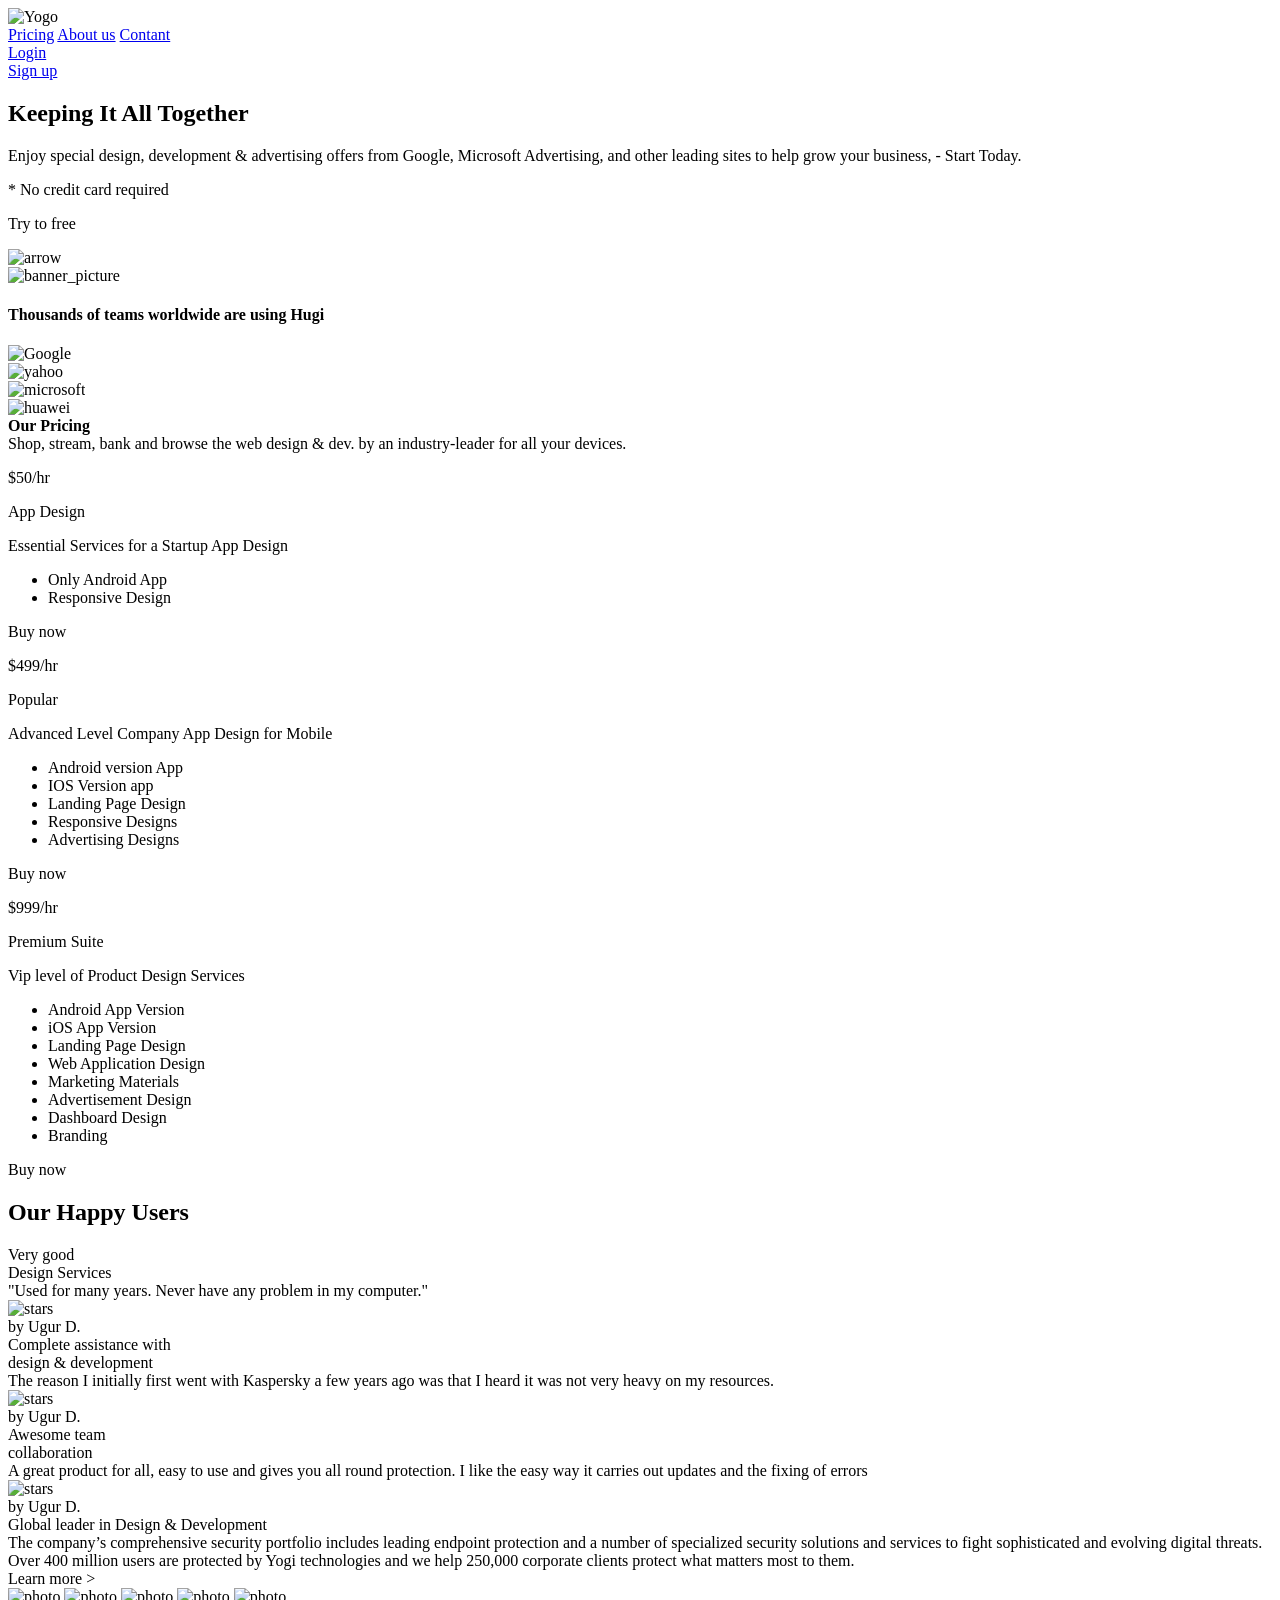
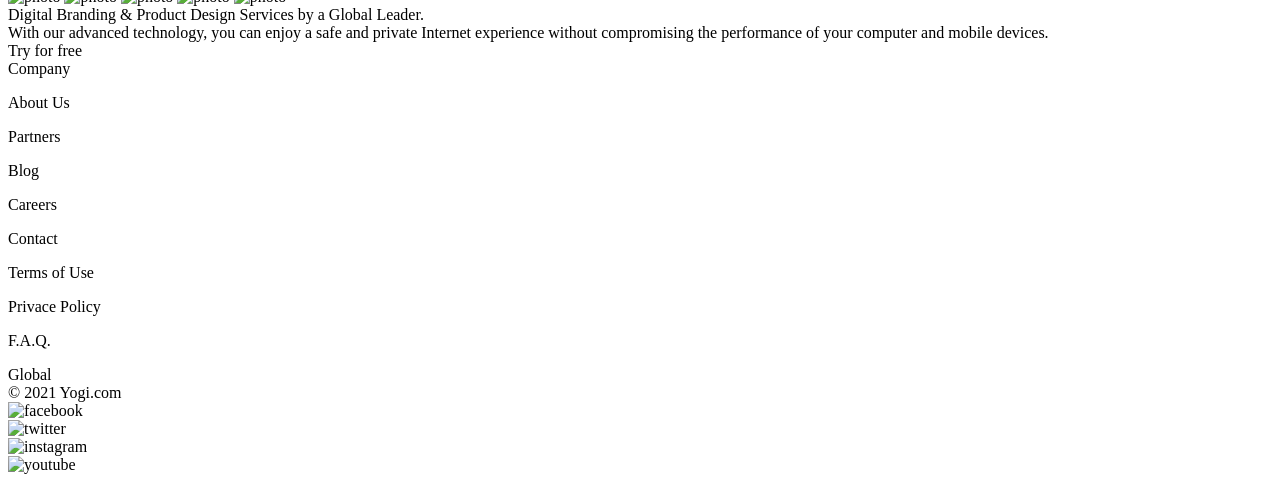
==== index.html @ 2522b914 "Create index.html" ====
<!DOCTYPE html>
<html lang="en">
<head>
  <meta charset="UTF-8">
  <meta http-equiv="X-UA-Compatible" content="IE=edge">
  <meta name="viewport" content="width=device-width, initial-scale=1.0">
  <title>Yogi blog</title>
  <link rel="stylesheet" href="style.css">
  <link rel="preconnect" href="https://fonts.googleapis.com">
  <link rel="preconnect" href="https://fonts.gstatic.com" crossorigin>
  <link href="https://fonts.googleapis.com/css2?family=Poppins&display=swap" rel="stylesheet">
</head>
<body>
<header>
  <div class="header_frame">
    <div class="header_frame_photo">
      <img src="photo/Yogi.svg" alt="Yogo">
    </div>
    <div class="header_menus">
      <div class="menus_menu">
        <a href="#">Pricing</a>
        <a href="#">About us</a>
        <a href="#">Contant</a>
      </div>
      <div class="menus_line"></div>
      <div class="menus_buttons">
        <div class="menus_buttons_login">
          <a href="#">Login</a>
        </div>
        <div class="menus_buttons_signup">
          <a href="#">Sign up</a>
        </div>
      </div> 
    </div>
  </div>
</header>

  <section class="Banner">
    <div class="Banner_leftside">
      <div class="Banner_leftside_title">
        <h1>Keeping It All Together</h1>
      </div>
      <div class="Banner_leftside_text">
        <p>Enjoy special design, 
        development & advertising offers from Google, 
        Microsoft Advertising, 
        and other leading sites to help grow your business, - Start Today.</p>
      </div>
      <div class="Banner_leftside_free">
        <p>* No credit card required</p>
      </div>
    <div class="Banner_button">
      <p>Try to free</p>
      <div class="button_arrow">
        <img src="photo/arrow.svg" alt="arrow">
      </div>
    </div>
    </div>
    <div class="Banner_picture">
      <img src="photo/banner_picture.png" alt="banner_picture" >
    </div>
  </section>

  <section class="Company">
    <div class="Company_frame">
      <div class="Company_title">
        <h4>Thousands of teams worldwide are using Hugi</h4>
      </div>
      <div class="Company_frame_logo">
      <div class="Company_frame_google"><img src="photo/google.svg" alt="Google"></div>
      <div class="Company_frame_yahoo"><img src="photo/Yahoo.svg" alt="yahoo"></div>
      <div class="Company_frame_microsoft"><img src="photo/microsoft.svg" alt="microsoft"></div>
      <div class="Company_frame_huawei"><img src="photo/Huawei.svg" alt="huawei"></div>
    </div>
    </div>
  </section>

  <section class="Price">
    <div class="Price_block">
      <div class="Price_block_title"> <b>Our Pricing</b>
      </div>
      <div class="Price_block_description">
        Shop, stream, bank and browse the web design & dev. by an industry-leader for all your devices.
      </div>
    </div>
    <div class="Price_cards">
      <div class="card">
        <div class="card_title">
          <p class="card_price">$50<span>/hr</span></p>
          <p class="card_name">App Design</p>
          <p class="card_content">Essential Services for a Startup App Design</p>
        </div>
        <div class="card_line"></div>
        <div class="card_list">
          <ul>
            <li>Only Android App</li>
            <li>Responsive Design</li>
          </ul>
        </div>
        <div class="card_button">Buy now</div>
      </div>

      <div class="card">
        <div class="card_title">
          <p class="card_price">$499<span>/hr</span></p>
          <p class="card_name">Popular</p>
          <p class="card_content">Advanced Level Company App Design for Mobile</p>
        </div>
        <div class="card_line"></div>
        <div class="card_list">
          <ul>
            <li>Android version App</li>
            <li>IOS Version app</li>
            <li>Landing Page Design</li>
            <li>Responsive Designs</li>
            <li>Advertising Designs</li>
          </ul>
        </div>
        <div class="card_button">Buy now</div>
      </div>

      <div class="card">
        <div class="card_title">
          <p class="card_price">$999<span>/hr</span></p>
          <p class="card_name">Premium Suite</p>
          <p class="card_content">Vip level of Product Design Services</p>
        </div>
        <div class="card_line"></div>
        <div class="card_list">
          <ul>
            <li>Android App Version</li>
            <li>iOS App Version</li>
            <li>Landing Page Design</li>
            <li>Web Application Design</li>
            <li>Marketing Materials</li>
            <li>Advertisement Design</li>
            <li>Dashboard Design</li>
            <li>Branding</li>
          </ul>
        </div>
        <div class="card_button">Buy now</div>
      </div>

    </div>
  </section>
  <section class="Comments">
    <div class="Comments_title_block">
      <div class="title_block_text"><h1>Our Happy Users</h1></div>
    </div>
    <div class="Comments_list">

      <div class="comment_card">
        <div class="comment_title">Very good <br> Design Services</div>
        <div class="comment_description">"Used for many years. Never have any problem in my computer."</div>
        <div class="comment_stars"><img src="photo/Stars_one.svg" alt="stars"></div>
        <div class="comment_name">by Ugur D.</div>
      </div>

      <div class="comment_card">
        <div class="comment_title">Complete assistance with <br> design & development</div>
        <div class="comment_description">The reason I initially first went with Kaspersky a few years ago was that I heard it was not very heavy on my resources.</div>
        <div class="comment_stars"><img src="photo/Stars_second.svg" alt="stars"></div>
        <div class="comment_name">by Ugur D.</div>
      </div>

      <div class="comment_card">
        <div class="comment_title">Awesome team <br> collaboration</div>
        <div class="comment_description">A great product for all, easy to use and gives you all round protection. I like the easy way it carries out updates and the fixing of errors</div>
        <div class="comment_stars"><img src="photo/Stars_third.svg" alt="stars"></div>
        <div class="comment_name">by Ugur D.</div>
      </div>

    </div>
  </section>

  <section class="info">
    <div class="info_block">
      <div class="info_text">Global leader in Design & Development</div>
      <div class="info_description">The company’s comprehensive security portfolio includes leading endpoint protection and a number of specialized security solutions and services to fight sophisticated and evolving digital threats.
        Over 400 million users are protected by Yogi technologies and we help 250,000 corporate clients protect what matters most to them.</div>
    </div>

    <div class="info_button">Learn more ></div>
    <img class="info_img_one" src="photo/info_one.png" alt="photo">
    <img class="info_img_two" src="photo/info_two.png" alt="photo">
    <img class="info_img_three" src="photo/info_three.png" alt="photo">
    <img class="info_img_four" src="photo/info_four.png" alt="photo">
    <img class="info_img_dots" src="photo/dots.svg" alt="photo">
  </section>

  <section class="free">
    <div class="free_block">
      <div class="free_title"<b>Digital Branding & Product Design Services by a Global Leader.</b></div>
      <div class="free_description">With our advanced technology, you can enjoy a safe and private Internet experience without compromising the performance of your computer and mobile devices. </div>
      <div class="free_button">Try for free</div>
    </div>
  </section>

  <footer>
    <div class="footer_content"></div>
      <div class="footer_links">
        <div class="links_company">
          <div class="links_company_title">Company</div>
          <div class="links_company_list"><p>About Us</p> <p>Partners</p> <p>Blog</p> <p>Careers</p></div>
        </div>
        <div class="links_contact">
          <div class="links_contact_title">Contact</div>
          <div class="links_contaсt_list"><p>Terms of Use</p> <p>Privace Policy<p> <p>F.A.Q.</p></div>
        </div>
        <div class="links_dropdowns">Global</div>
      </div>
    <div class="footer_line"></div>
    <div class="footer_socialmedia">
      <div class="footer_date">© 2021 Yogi.com</div>
      </div>
    <div class="footer_media">
      <div class="media_facebook"><img src="photo/facebook_logo.svg" alt="facebook"></div>
      <div class="media_twitter"><img src="photo/twitter_logo.svg" alt="twitter"></div>
      <div class="media_instagram"><img src="photo/instagram_logo.svg" alt="instagram"></div>
      <div class="media_youtube"><img src="photo/youtube_logo.svg" alt="youtube"></div>
    </div>
  </footer>
</body>
</html>
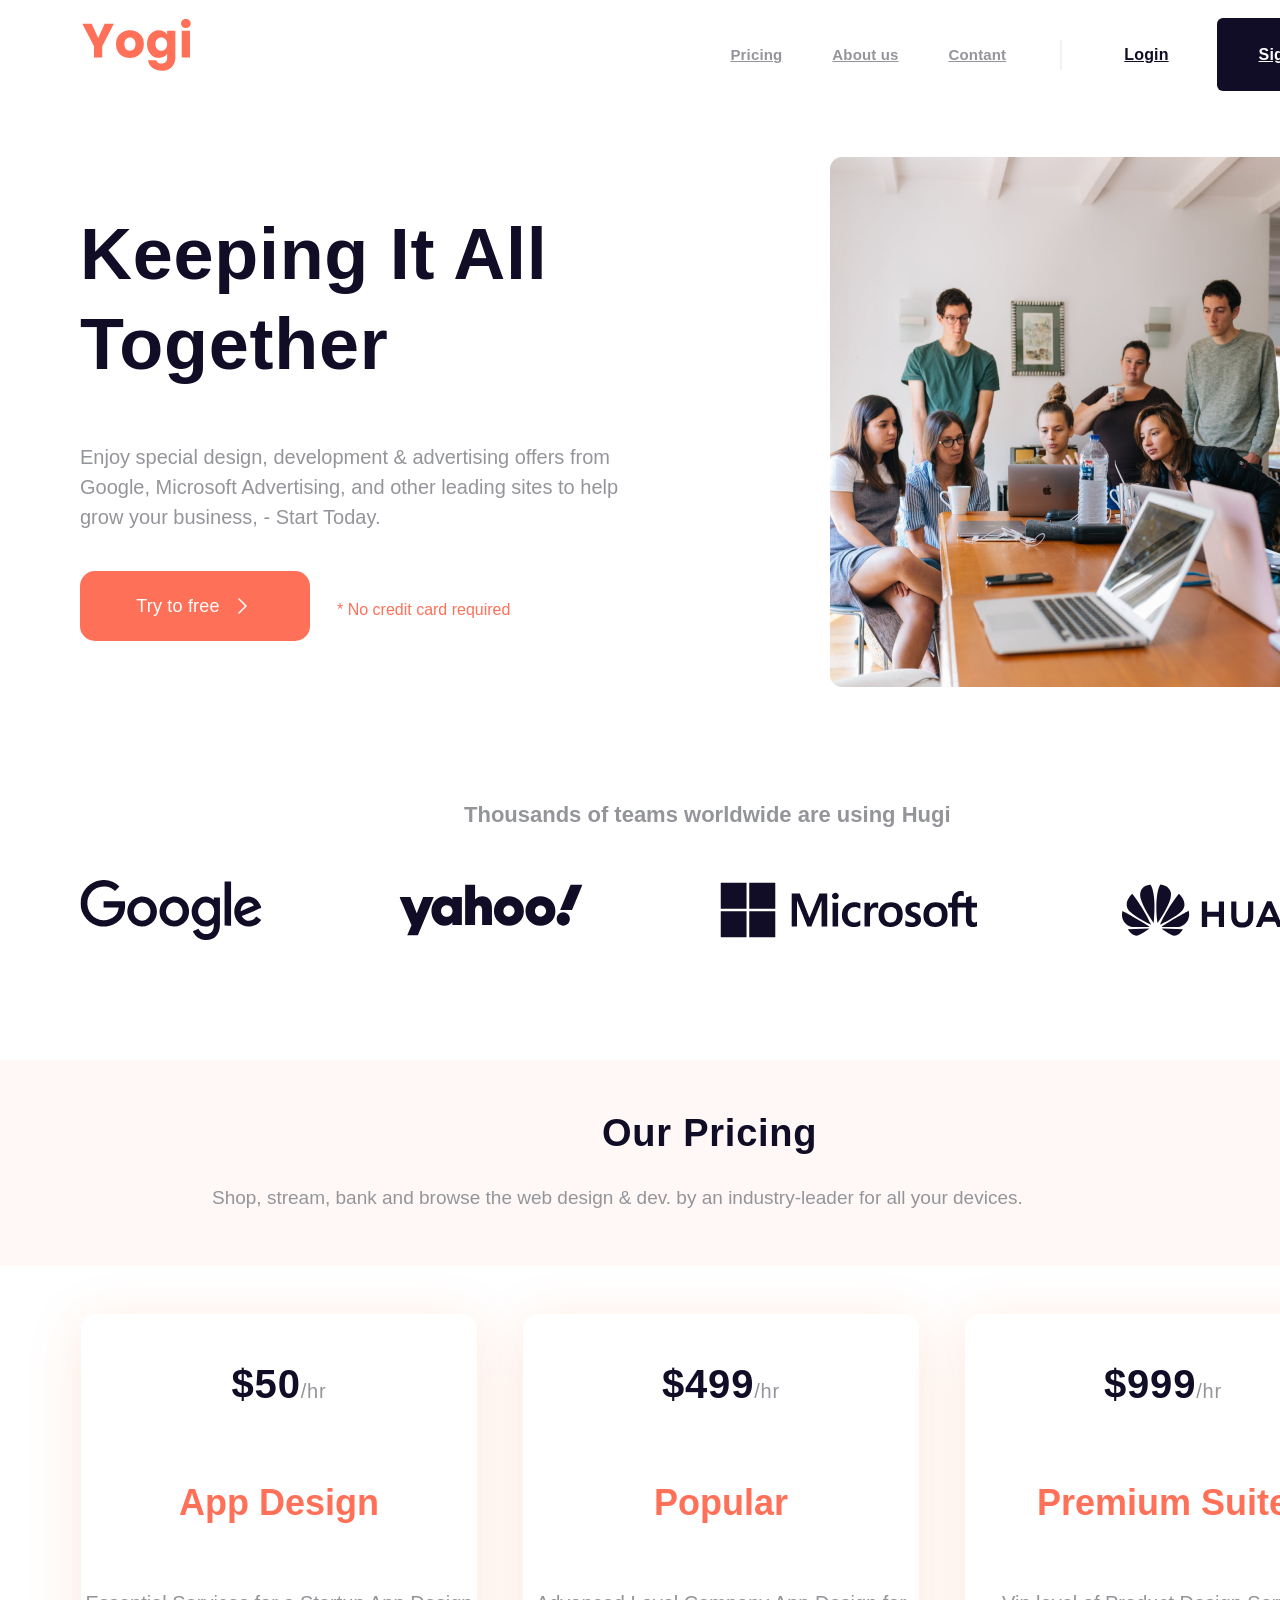
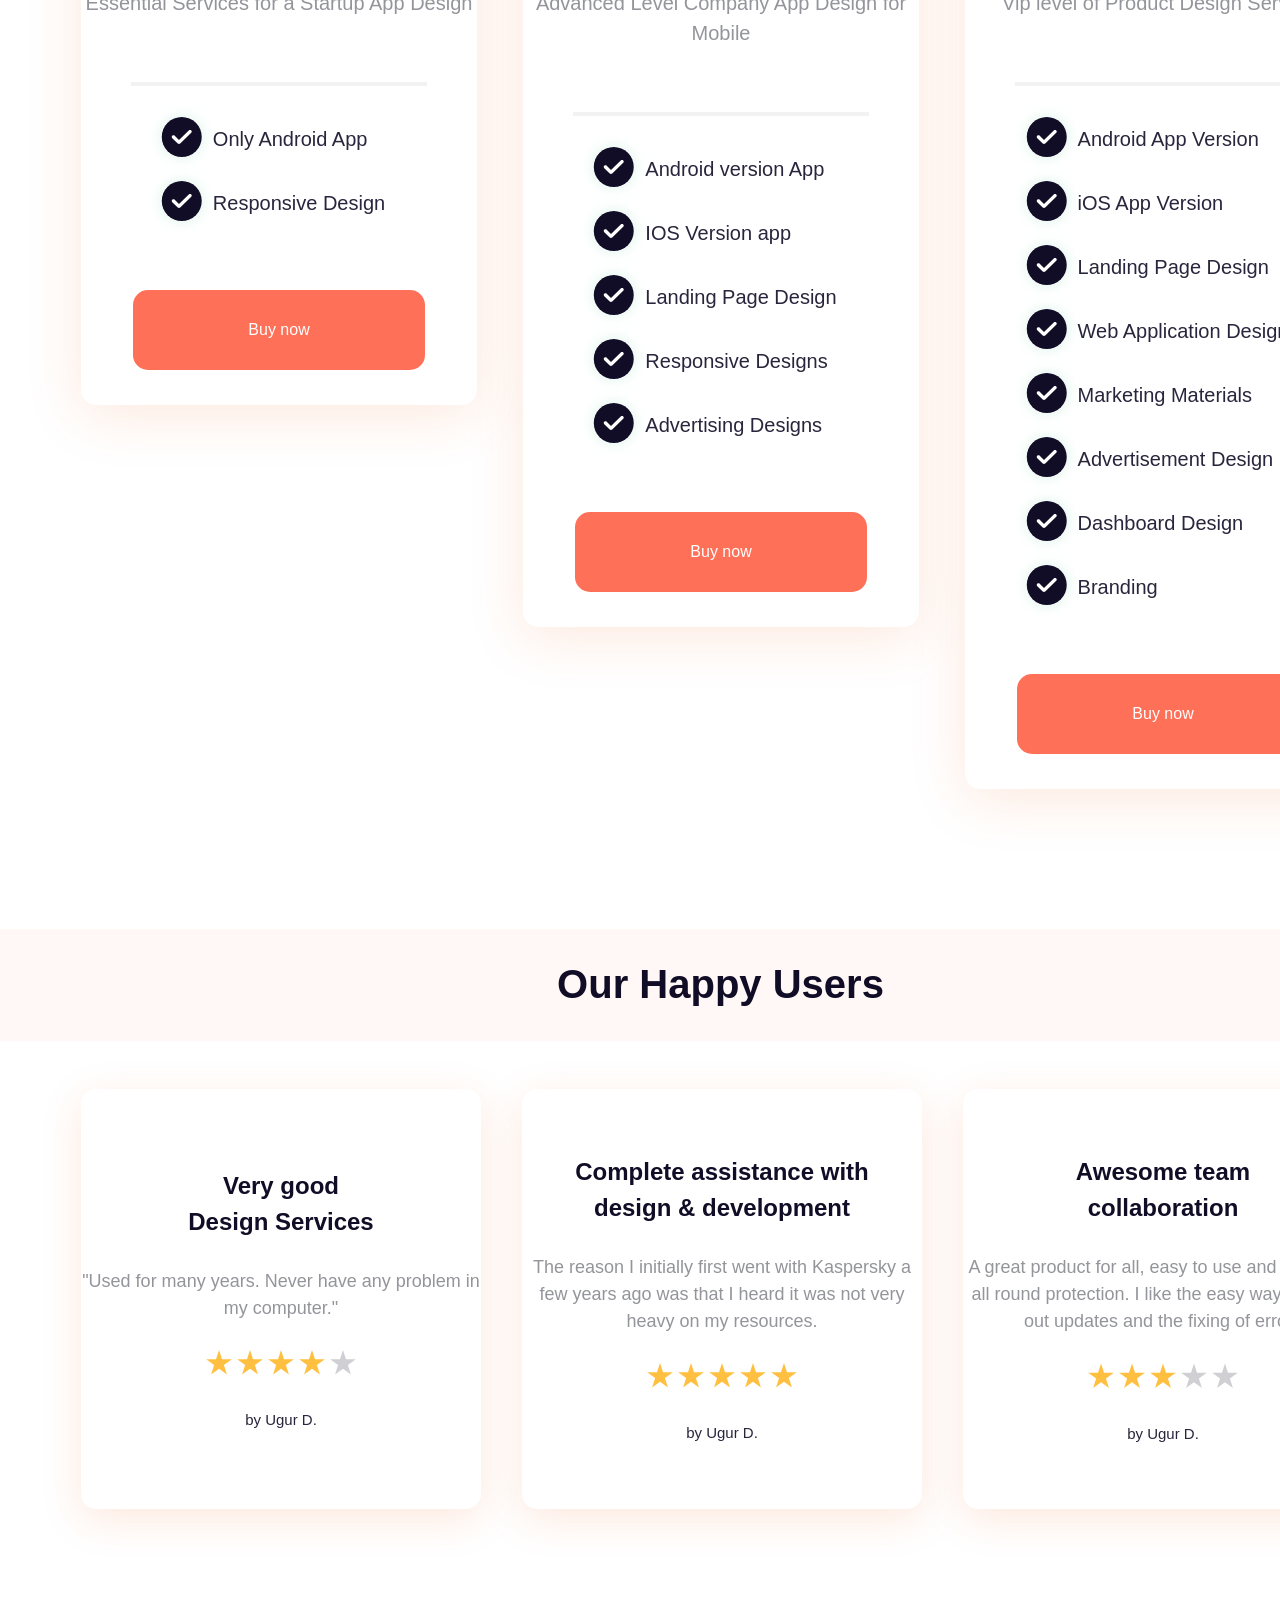
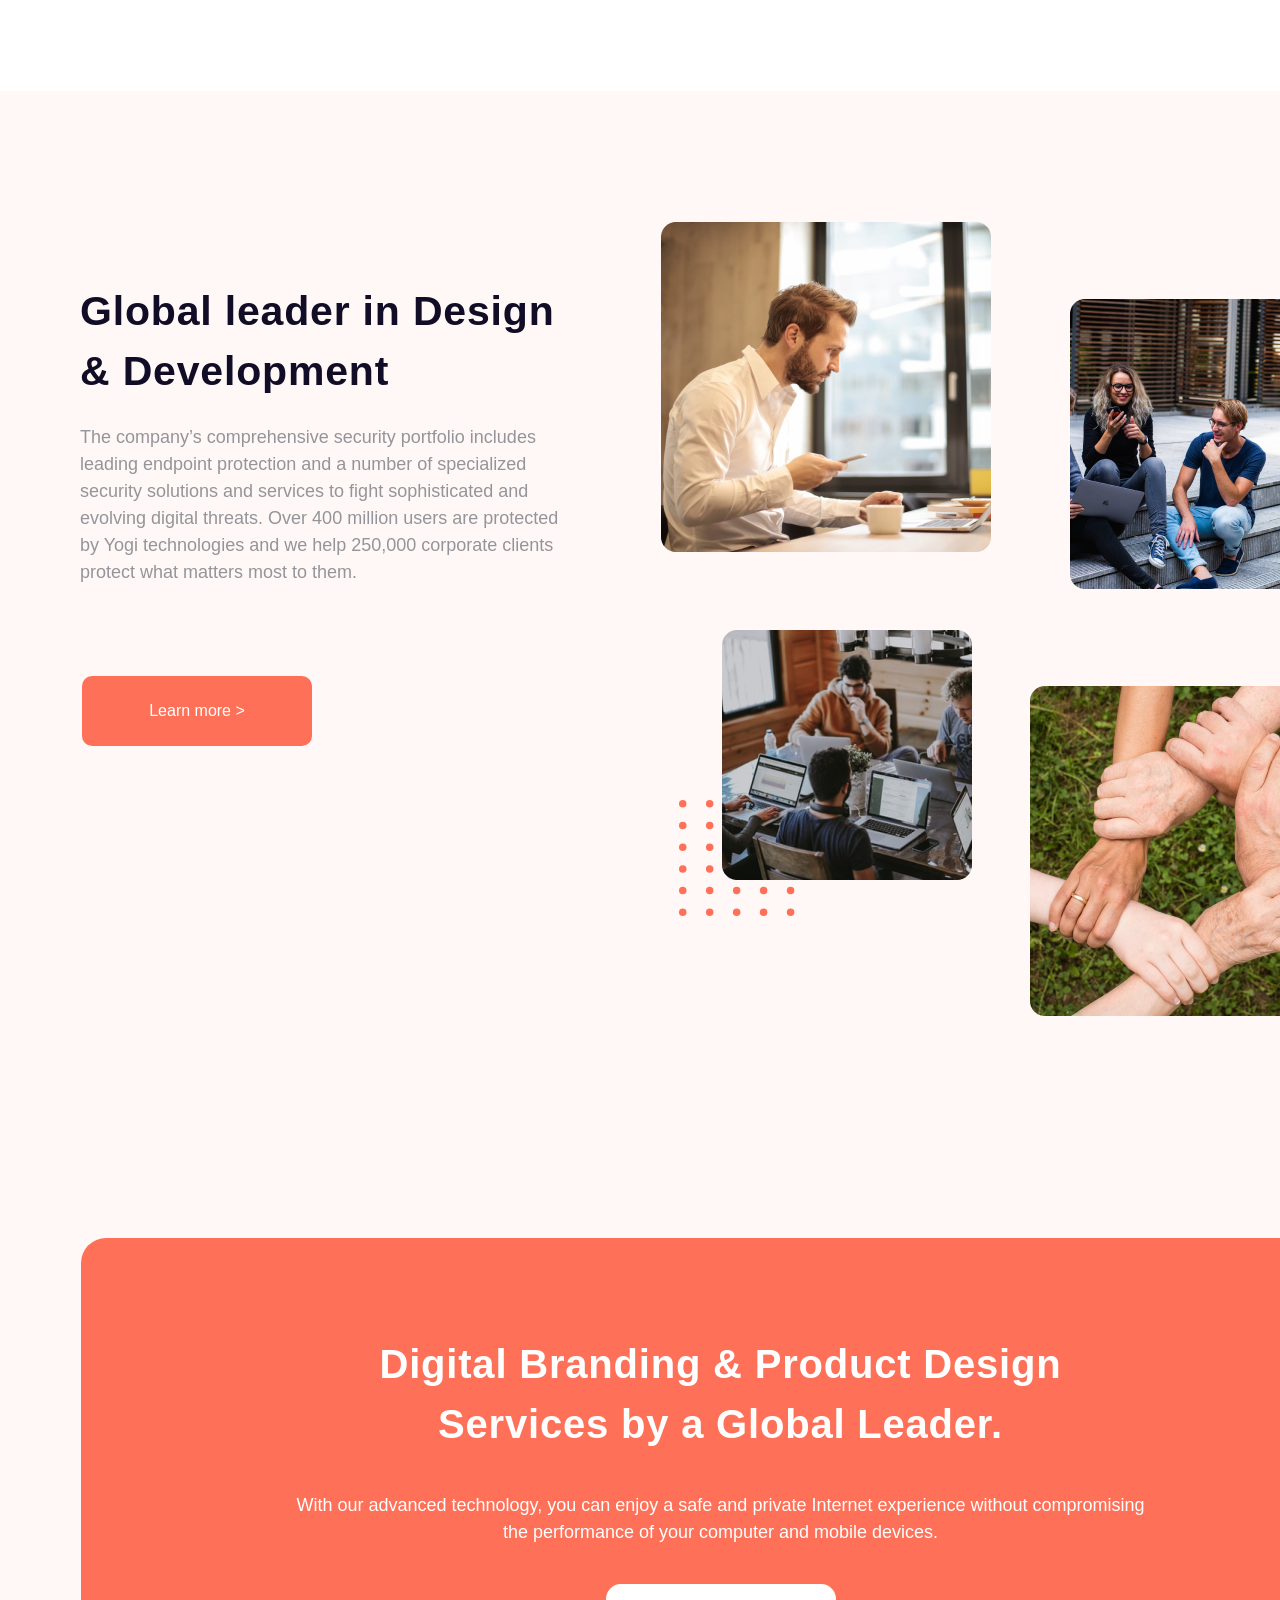
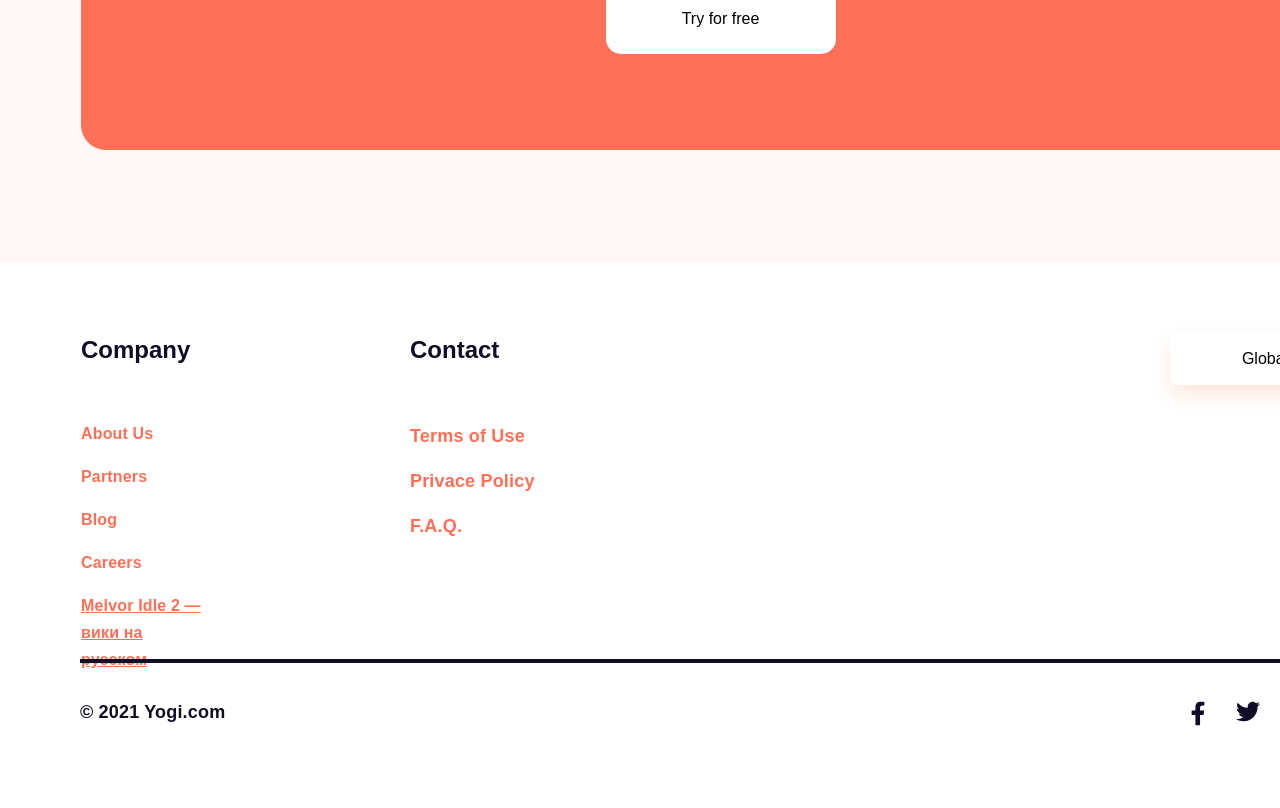
==== commit 6d44777f: "Add a link to the Russian Melvor Idle 2 wiki" ====
--- a/index.html
+++ b/index.html
@@ -201,7 +201,7 @@
       <div class="footer_links">
         <div class="links_company">
           <div class="links_company_title">Company</div>
-          <div class="links_company_list"><p>About Us</p> <p>Partners</p> <p>Blog</p> <p>Careers</p></div>
+          <div class="links_company_list"><p>About Us</p> <p>Partners</p> <p>Blog</p> <p>Careers</p> <p><a href="https://whileloveless.github.io/Whileloveless-melvor-2-wiki-ru/" lang="ru" style="color: inherit">Melvor Idle 2 — вики на русском</a></p></div>
         </div>
         <div class="links_contact">
           <div class="links_contact_title">Contact</div>
--- a/style.css
+++ b/style.css
@@ -0,0 +1,777 @@
+body {
+  font-family:'Poppins', sans-serif;
+  width:1440px;
+  margin:0;
+}
+
+h4{
+  margin: 0;
+}
+
+header { background-color: #ffffff;
+  height:110px;
+  width:1440px;
+}
+
+.header_frame {
+  display:flex;
+  flex-direction:row;
+  align-items:center;
+  padding:0;
+  gap:528px;
+  height:72px;
+  padding-left:82px;
+  padding-right:80.2px;
+  padding-top:18.5px;
+}
+
+.header_frame_photo {
+  width: 111px;
+  height: 72px;
+}
+
+.header_menus {
+  display: flex;
+  flex-direction: row;
+  align-items: center;
+  padding: 0;
+  gap: 30px;
+  width: 638.8px;
+  height: 49px;
+}
+
+.menus_menu {
+  display: flex;
+  flex-direction: row;
+  justify-content: center;
+  align-items: center;
+  padding: 0;
+  gap: 50px;
+  width: 325px;
+  height: 27px;
+}
+
+.menus_menu a {
+  font-style: normal;
+  font-weight: 600;
+  font-size: 15px;
+  line-height: 27px;
+  letter-spacing: 0.01em;
+  color: #94959A;
+}
+
+.menus_line {
+  width: 31px;
+  height: 0;
+  border: 1.5px solid #F2F2F2;
+  transform: rotate(-90deg);
+}
+
+.menus_buttons {
+  display: flex;
+  flex-direction: row;
+  justify-content: center;
+  align-items: center;
+  padding: 0;
+  gap: 30px;
+  width: 254px;
+  height: 49px;
+}
+
+.menus_buttons_login {
+  display: flex;
+  flex-direction: row;
+  justify-content: center;
+  align-items: center;
+  padding: 12px 16px;
+  width: 77px;
+  height: 49px;
+  border-radius: 6px;
+}
+.menus_buttons_login a {
+  font-style: normal;
+  font-weight: 600;
+  font-size: 16px;
+  line-height: 25px;
+  letter-spacing: 0.01em;
+  color: #120D26;
+}
+
+.menus_buttons_signup {
+  display: flex;
+  flex-direction: row;
+  justify-content: center;
+  align-items: center;
+  padding: 12px 24px;
+  width: 148px;
+  height: 49px;
+  background: #120D26;
+  border-radius: 6px;
+}
+
+.menus_buttons_signup a {
+  font-style: normal;
+  font-weight: 600;
+  font-size: 16px;
+  line-height: 25px;
+  letter-spacing: 0.01em;
+  color: #FFFFFF;
+}
+
+.Banner {
+  width: 1440px;
+  height: 660px;
+  background: #FFFFFF;
+  position:relative;
+}
+
+.Banner_picture {
+  position: absolute;
+  height: 530px;
+  width:530px;
+  left: 830px;
+  right: 80px;
+  top: 47px;
+  border-radius: 12px;
+}
+
+.Banner_picture img {
+  height: 530px;
+  width:530px;
+}
+
+.Banner_leftside {
+  position:relative;
+  width: 585px;
+  height: 432px;
+  left: 80px;
+  top: 99px;
+}
+
+.Banner_leftside_title {
+  position:absolute;
+  width: 550px;
+  height: 180px;
+  right:35px;
+  bottom:252px;
+}
+
+.Banner_leftside_title h1 {
+  font-style: normal;
+  font-weight: 700;
+  font-size: 72px;
+  line-height: 90px;
+  letter-spacing: 0.01em;
+  color: #120D26;
+  margin:0;
+}
+
+.Banner_leftside_text {
+  position:absolute;
+  width: 585px;
+  height: 91px;
+  top:213px;
+  bottom:128px;
+}
+
+.Banner_leftside_text p {
+  font-style: normal;
+  font-weight: 400;
+  font-size: 20px;
+  line-height: 30px;
+  color: #94959A;
+}
+
+.Banner_button {
+  position: absolute;
+  display: flex;
+  flex-direction: row;
+  justify-content: center;
+  align-items: center;
+  gap: 10px;
+  width: 230px;
+  height: 70px;
+  top:362px;
+  right:355px;
+  background: #FF7058;
+  border-radius: 15px;
+}
+
+.Banner_button p {
+  font-style: normal;
+  font-weight: 500;
+  font-size: 18px;
+  line-height: 25px;
+  letter-spacing: 0.01em;
+  color: #FFFFFF;
+}
+
+.button_arrow {
+  width: 24px;
+  height: 24px;
+} 
+
+.Banner_leftside_free {
+  position:absolute;
+  width: 199px;
+  height: 24px;
+  top:385px;
+  right:129px;
+  bottom:23px;
+  left:257px;
+  
+}
+
+.Banner_leftside_free p {
+  font-style: normal;
+  font-weight: 500;
+  font-size: 16px;
+  line-height: 0;
+  color: #FF7058;
+}
+
+.Company {
+  width: 1440px;
+  height: 200px;
+  position:relative;
+}
+
+.Company_frame {
+  display: flex;
+  flex-direction: column;
+  align-items: center;
+  padding: 0;
+  gap: 50px;
+  position: absolute;
+  width: 1276px;
+  height: 144px;
+  left: 82px;
+  top: 28px;
+}
+
+.Company_title {
+  width: 512px;
+  height: 34px;
+  font-style: normal;
+  font-weight: 500;
+  font-size: 22px;
+  line-height: 34px;
+  color: #94959A;
+}
+
+.Company_frame_logo {
+  display: flex;
+  flex-direction: row;
+  justify-content: center;
+  align-items: center;
+  padding: 0;
+  gap: 137px;
+  width: 1276px;
+  height: 60px;
+}
+
+.Price {
+  width: 1440px;
+  height: 1415px;
+  position: relative;
+}
+
+.Price_block {
+  position: absolute;
+  width: 1440px;
+  height: 206px;
+  left: 0;
+  top: 90px;
+  background: rgba(255, 112, 88, 0.05);
+}
+
+.Price_block_title {
+  position: absolute;
+  width: 236px;
+  height: 60px;
+  right: 602px;
+  top: 43px;
+  font-style: normal;
+  font-weight: 700;
+  font-size: 38px;
+  line-height: 60px;
+  letter-spacing: 0.02em;
+  color: #120D26;
+}
+
+.Price_block_description {
+  position: absolute;
+width: 960px;
+height: 30px;
+right: 268px;
+top: 123px;
+font-style: normal;
+font-weight: 400;
+font-size: 19px;
+line-height: 30px;
+color: #94959A;
+}
+
+.Price_cards {
+  display: flex;
+  flex-direction: row;
+  align-items: flex-start;
+  padding: 0;
+  gap: 46px;
+  position: absolute;
+  width: 1280px;
+  height: 956px;
+  left: 81px;
+  top: 344px;
+}
+
+.card {
+  display: flex;
+  flex-direction: column;
+  align-items: center;
+  gap: 22px;
+  width: 396px;
+  background: #FFFFFF;
+  box-shadow: 0 10px 55px rgba(241, 102, 24, 0.15);
+  border-radius: 15px;
+}
+
+.card_price {
+  font-style: normal;
+  font-weight: 700;
+  font-size: 40px;
+  line-height: 60px;
+  letter-spacing: 0.02em;
+  color: #120D26;
+  text-align: center;
+  padding-bottom: 22px;
+}
+
+.card_price span {
+  font-style: normal;
+  font-weight: 400;
+  font-size: 20px;
+  line-height: 30px;
+  color: #94959A;
+}
+
+.card_name {
+font-style: normal;
+font-weight: 600;
+font-size: 36px;
+line-height: 54px;
+color: #FF7058;
+text-align: center;
+padding-bottom: 22px;
+}
+
+.card_content {
+  font-style: normal;
+  font-weight: 400;
+  font-size: 20px;
+  line-height: 30px;
+  text-align: center;
+  color: #94959A;
+  padding-bottom: 22px;
+}
+
+.card_line {
+  width: 292px;
+  height: 0;
+  border: 2px solid #F2F2F2;
+}
+
+.card_list {
+  display: flex;
+  align-items: center;
+}
+
+.card_list li {
+  font-style: normal;
+  font-weight: 500;
+  font-size: 20px;
+  line-height: 30px;
+  color: #29253C;
+  margin-bottom:34px;
+  position: relative;
+  padding-left:40px;
+}
+
+.card_list ul {
+  padding-left:0;
+  list-style-type: none;
+}
+
+
+.card_list li::before {
+  content:url(photo/Group.svg);
+  position: absolute;
+  left:-25px;
+  top:-20px;
+}
+
+.card_button {
+  display: flex;
+  flex-direction: row;
+  justify-content: center;
+  align-items: center;
+  gap: 10px;
+  width: 292px;
+  height: 80px;
+  background: #FF7058;
+  border-radius: 15px;
+  margin-bottom:35px;
+  color:white;
+}
+
+.Comments {
+  width: 1440px;
+  height: 762px;
+  position: relative;
+}
+
+.Comments_title_block {
+  width: 1440px;
+  height: 112px;
+  background: rgba(255, 112, 88, 0.05);
+  position: relative;
+  margin-top: 144px;
+}
+
+.title_block_text {
+  position: absolute;
+  width: 355px;
+  height: 60px;
+  left: 543px;
+  top: 25px;
+}
+
+.title_block_text h1 {
+  font-style: normal;
+  font-weight: 700;
+  font-size: 40px;
+  line-height: 60px;
+  color: #120D26;
+  text-align: center;
+  margin-top:0;
+}
+
+.Comments_list {
+  display: flex;
+  flex-direction: row;
+  align-items: flex-start;
+  padding: 0px;
+  gap: 41px;
+  position: absolute;
+  width: 1282px;
+  height: 420px;
+  left: 81px;
+  top: 160px;
+}
+
+.comment_card {
+  display: flex;
+  flex-direction: column;
+  justify-content: center;
+  align-items: center;
+  gap: 28px;
+  width: 400px;
+  height: 420px;
+  background: #FFFFFF;
+  box-shadow: 0 10px 40px rgba(241, 102, 24, 0.15);
+  border-radius: 15px;
+}
+
+.comment_title {
+  font-style: normal;
+  font-weight: 600;
+  font-size: 24px;
+  line-height: 36px;
+  text-align: center;
+  color: #120D26;
+}
+
+.comment_description {
+  font-style: normal;
+  font-weight: 400;
+  font-size: 18px;
+  line-height: 27px;
+  text-align: center;
+  color: #94959A;
+}
+
+.comment_name {
+  font-style: normal;
+  font-weight: 500;
+  font-size: 15px;
+  line-height: 22px;
+  text-align: center;
+  color: #29253C;
+}
+
+.info {
+  width: 1440px;
+  height: 1034px;
+  background: rgba(255, 112, 88, 0.05);
+  position: relative;
+}
+
+.info_block {
+  position: absolute;
+  width: 488px;
+  height: 465px;
+  left:80px;
+  top:190px;
+}
+
+.info_text {
+  font-style: normal;
+  font-weight: 700;
+  font-size: 41px;
+  line-height: 60px;
+  letter-spacing: 0.02em;
+  color: #120D26;
+  width: 487px;
+  height: 120px;
+  margin-bottom: 23px;
+}
+
+.info_description {
+  font-style: normal;
+  font-weight: 400;
+  font-size: 18px;
+  line-height: 27px;
+  color: #94959A;
+}
+
+.info_button {
+  position: absolute;
+  width: 230px;
+  height: 70px;
+  left: 82px;
+  top: 585px;
+  background: #FF7058;
+  border-radius: 10px;
+  display: flex;
+  flex-direction: row;
+  justify-content: center;
+  align-items: center;
+  gap: 10px;
+  color:white;
+}
+
+.info_img_one {
+  position: absolute;
+  top:131px;
+  right:449px;
+}
+
+.info_img_two {
+  position:absolute;
+  top:208px;
+  right:80px
+}
+
+.info_img_three {
+  position: absolute;
+  left: 722px;
+  top: 539px;
+  z-index:2;
+}
+
+.info_img_four {
+  position: absolute;
+  left: 1030px;
+  top: 595px;
+}
+
+.info_img_dots {
+  position:absolute;
+  left: 679px;
+  top: 709px;
+  z-index: 1;
+}
+
+.free {
+  width: 1440px;
+  height: 738px;
+  background: rgba(255, 112, 88, 0.05);
+  position: relative;
+}
+
+.free_block {
+  display: flex;
+  flex-direction: column;
+  justify-content: center;
+  align-items: center;
+  gap: 38px;
+  position: absolute;
+  width: 1279px;
+  height: 512px;
+  right: 80px;
+  top: calc(50% - 512px/2);
+  background: #FF7058;
+  border-radius: 25px;
+}
+
+.free_title {
+  width: 861px;
+  height: 120px;
+  font-style: normal;
+  font-weight: 700;
+  font-size: 40px;
+  line-height: 60px;
+  text-align: center;
+  letter-spacing: 0.02em;
+  color: #FFFFFF;
+}
+
+.free_description {
+  width: 861px;
+  height: 54px;
+  font-style: normal;
+  font-weight: 400;
+  font-size: 18px;
+  line-height: 27px;
+  text-align: center;
+  color: #FFFFFF;
+}
+
+.free_button {
+  display: flex;
+  flex-direction: row;
+  justify-content: center;
+  align-items: center;
+  gap: 10px;
+  width: 230px;
+  height: 70px;
+  background: #FFFFFF;
+  border-radius: 15px;
+}
+
+footer {
+  width: 1440px;
+  height: 545px;
+  background: #FFFFFF;
+  position: relative;
+}
+
+.footer_links {
+  display: flex;
+  flex-direction: row;
+  align-items: flex-start;
+  gap: 631px;
+  position: absolute;
+  width: 1279px;
+  height: 235px;
+  left: 81px;
+  top: 69px;
+}
+
+.links_company {
+  display: flex;
+  flex-direction: column;
+  align-items: flex-start;
+  gap: 36px;
+  width: 122px;
+  height: 235px;
+}
+
+.links_company_title {
+  font-style: normal;
+  font-weight: 600;
+  font-size: 24px;
+  line-height: 36px;
+  color: #120D26;
+}
+
+.links_company_list {
+  font-style: normal;
+  font-weight: 600;
+  line-height: 27px;
+  letter-spacing: 0.01em;
+  color: #FF7058;
+}
+
+.links_contact {
+  display: flex;
+  flex-direction: column;
+  align-items: flex-start;
+  gap: 37px;
+  width: 129px;
+  height: 190px;
+  position:absolute;
+  left:329px;
+}
+
+.links_contact_title {
+  font-style: normal;
+  font-weight: 600;
+  font-size: 24px;
+  line-height: 36px;
+  color: #120D26;
+}
+
+.links_contaсt_list {
+  font-style: normal;
+  font-weight: 600;
+  font-size: 18px;
+  line-height: 27px;
+  letter-spacing: 0.01em;
+  color: #FF7058;
+}
+
+.links_dropdowns {
+  box-sizing: border-box;
+
+  /* Auto layout */
+
+  display: flex;
+  flex-direction: row;
+  justify-content: center;
+  align-items: center;
+  padding: 14px 16px;
+  gap: 77px;
+  width: 190px;
+  height: 53px;
+  background: #FFFFFF;
+  box-shadow: 0px 10px 20px rgba(241, 102, 24, 0.15);
+  border-radius: 8px;
+  position: absolute;
+  right:0;
+}
+
+.footer_line {
+  position: absolute;
+  width: 1280px;
+  height: 0;
+  left: 80px;
+  top: 396px;
+  border: 2px solid #120D26;
+}
+
+.footer_socialmedia {
+  width: 151px;
+  height: 27px;
+  font-style: normal;
+  font-weight: 600;
+  font-size: 18px;
+  line-height: 27px;
+  letter-spacing: 0.01em;
+  color: #120D26;
+  position: absolute;
+  left:80px;
+  bottom: 82px;
+}
+
+.footer_media {
+  display: flex;
+  flex-direction: row;
+  align-items: flex-start;
+  gap: 26px;
+  width: 174px;
+  height: 24px;
+  position: absolute;
+  right:80px;
+  bottom:83px;
+}
